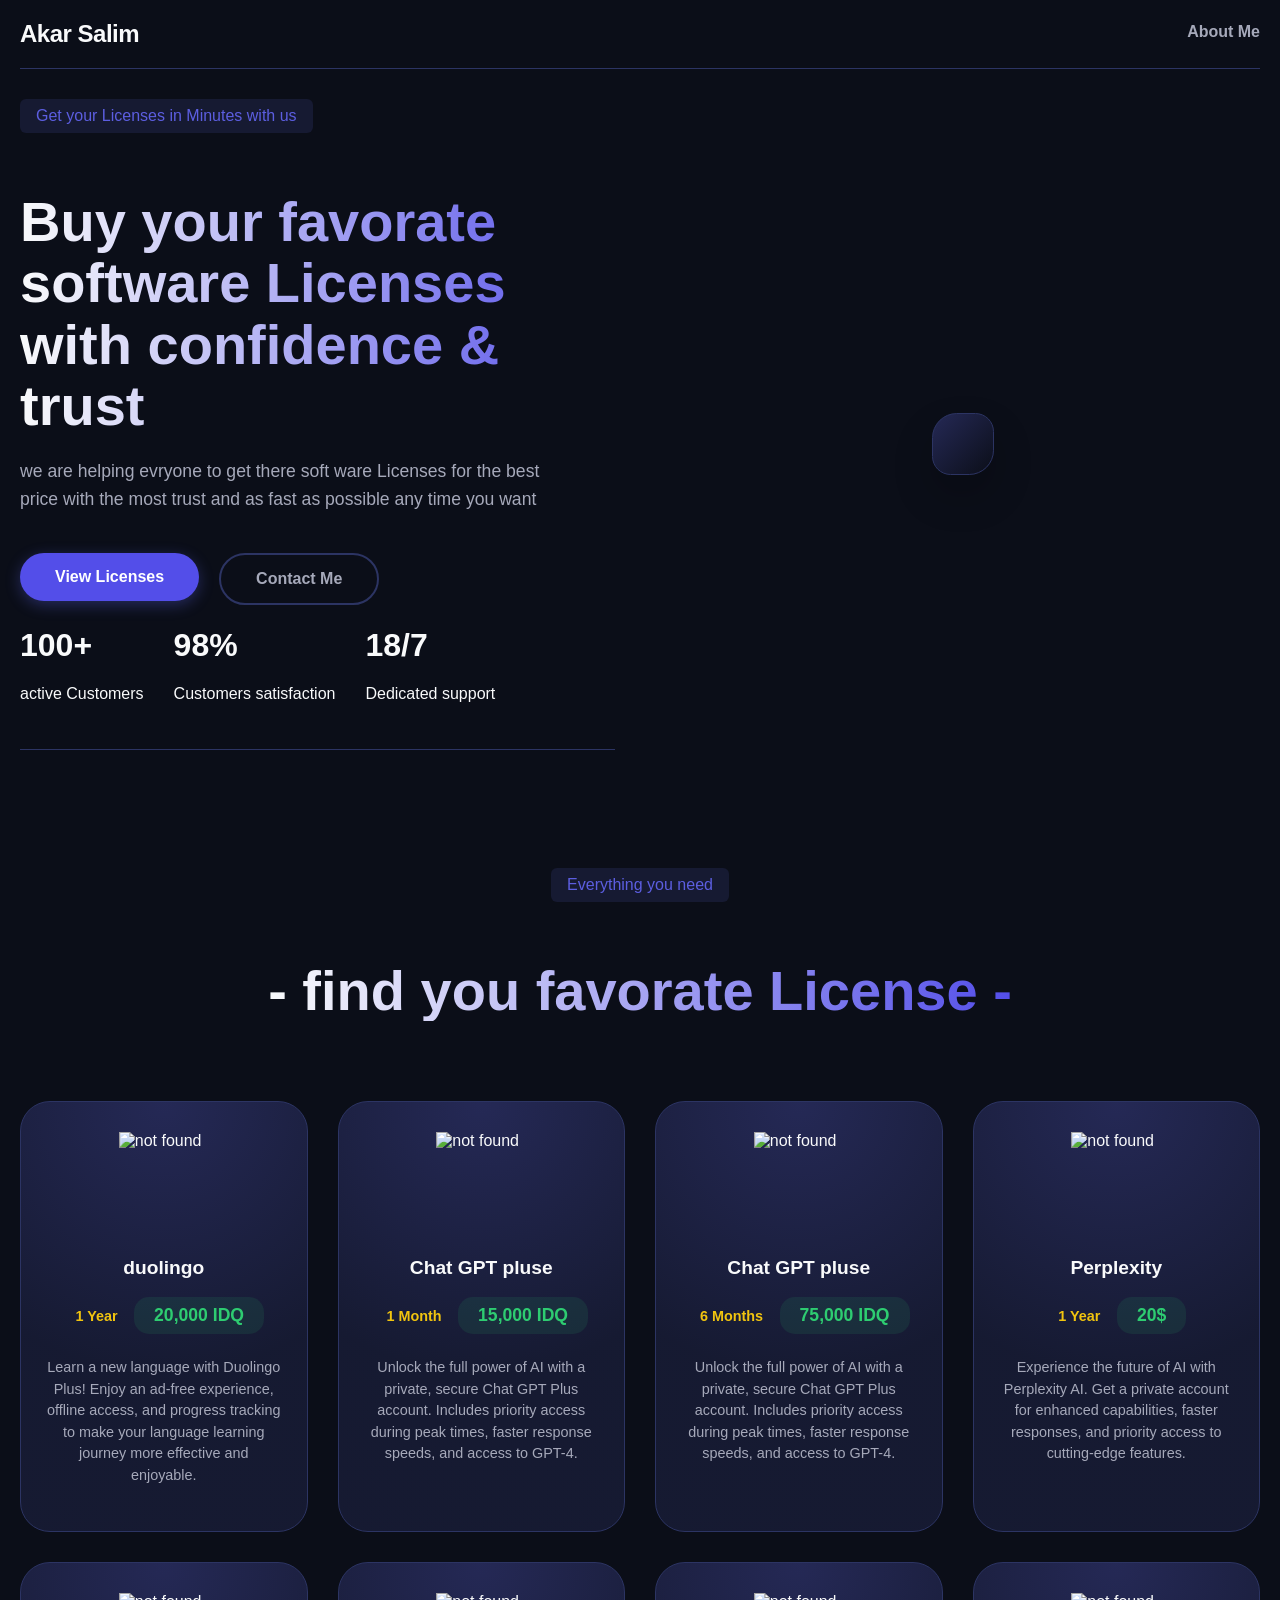
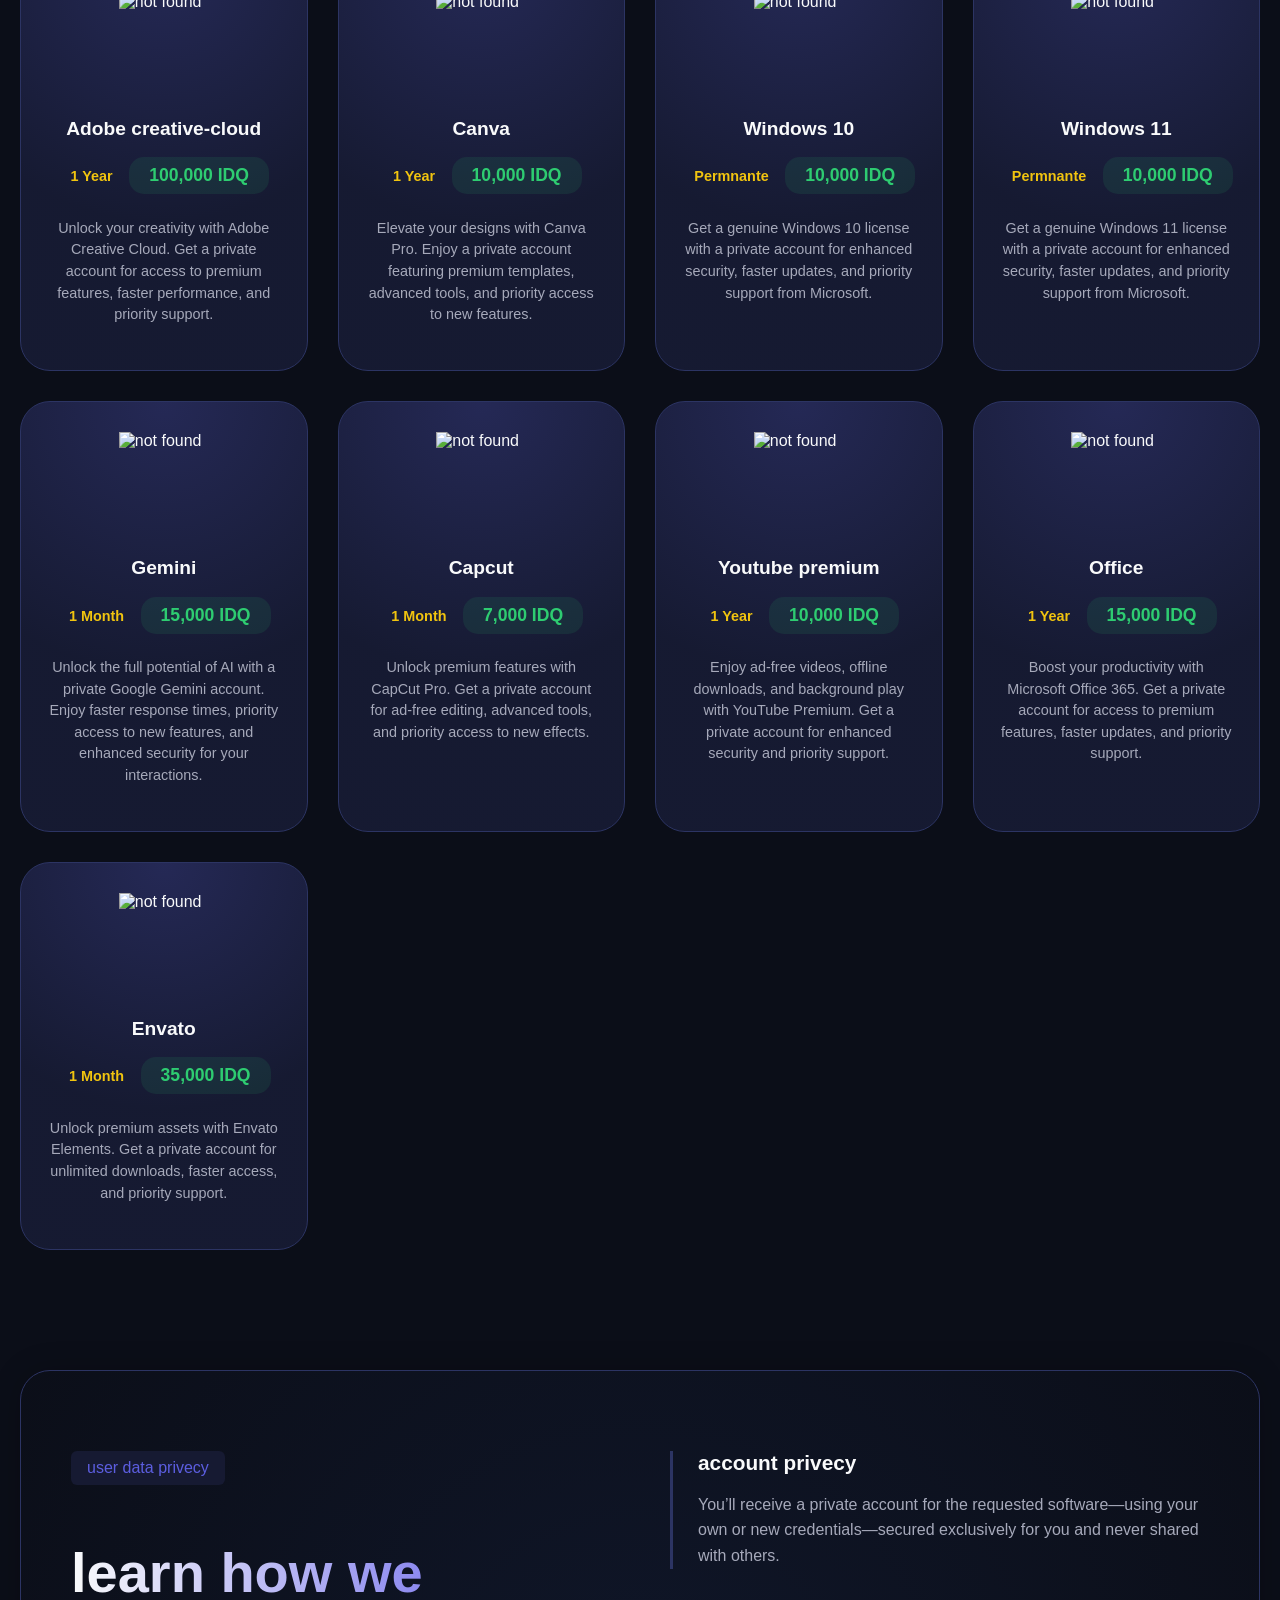
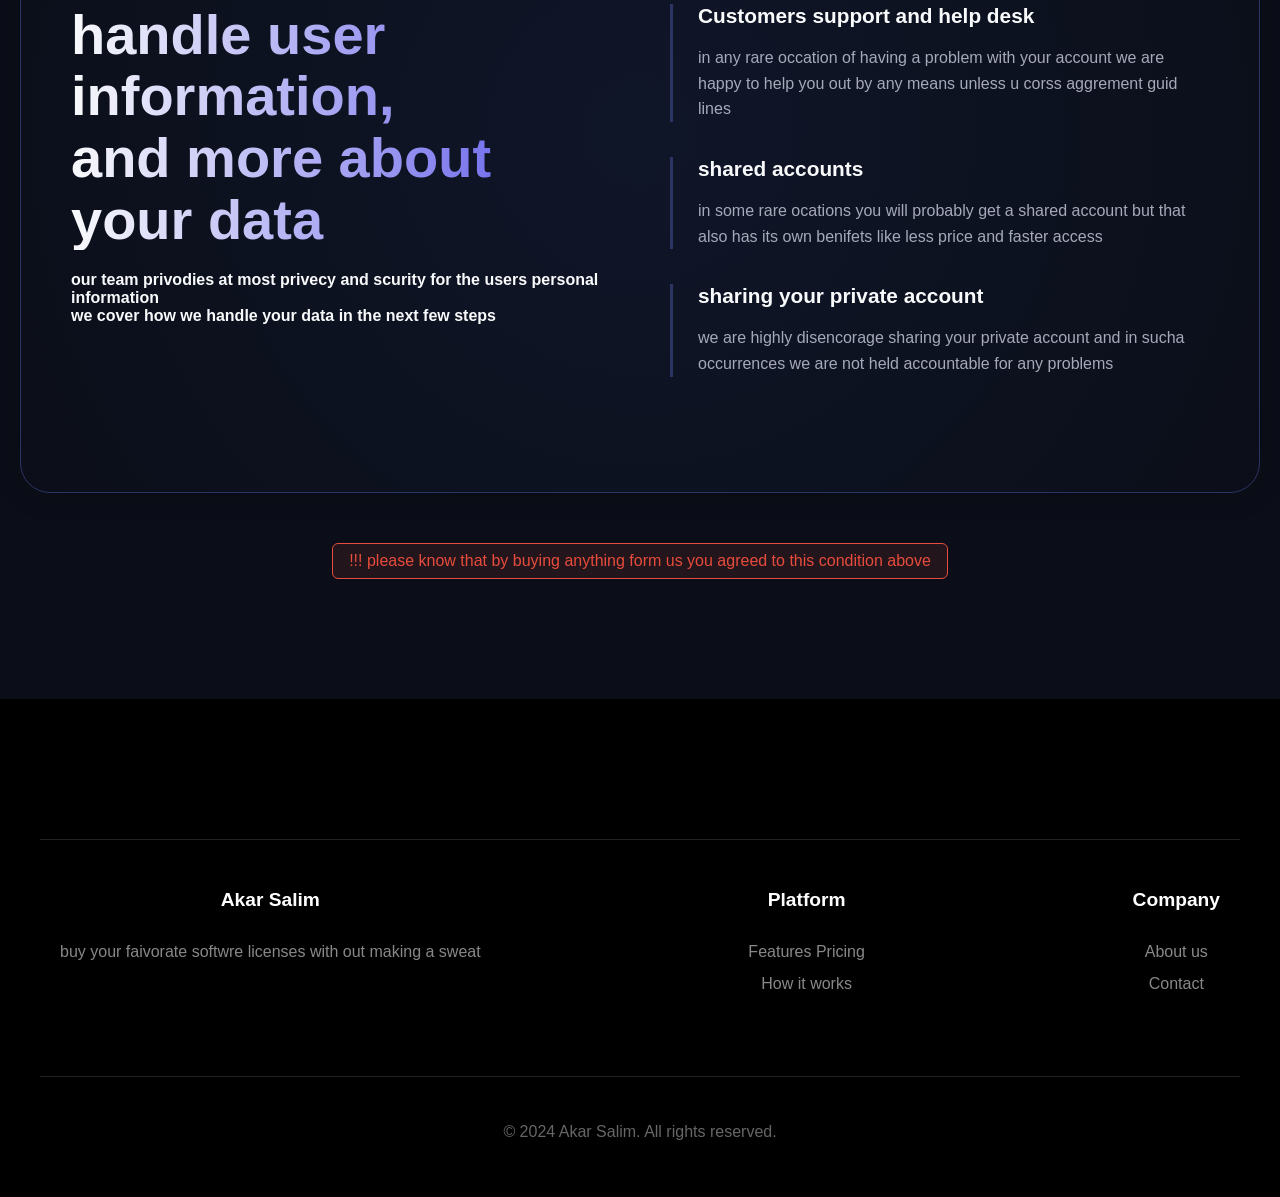
==== index.html @ c2495d3d "first commit" ====
<!DOCTYPE html>
<html lang="en">
  <head>
    <meta charset="UTF-8" />
    <meta name="viewport" content="width=device-width, initial-scale=1.0" />
    <title>homepage</title>
    <link rel="stylesheet" href="homepage.css" />
  </head>
  <body>
    <div id="main_div" class="main_div">
      <div class="header" id="header">
        <h2>Akar Salim</h2>
        <div class="nav" id="nav">
          <h3><a href="https://linkbio.co/5032410T0yNLL?utm_source=ig&utm_medium=social&utm_content=link_in_bio&fbclid=PAb21jcAOQ_XJleHRuA2FlbQIxMQBzcnRjBmFwcF9pZA81NjcwNjczNDMzNTI0MjcAAaeXLAMzqv5HATCUDVh5W4AkOka_g5SRZajRwakGov8KvgG4rEqNVOV7TPxqGQ_aem_kJyq-0-DBRKTMarZ-Bitdw">About Me</a></h3>
          
          
        </div>
      </div>
      <!--main sectino of the home page -->

      <div class="hero" id="hero">
        <div class="text-eara" id="text-eara">
          <div class="note" id="note">
            <p>Get your Licenses in Minutes with us</p>
          </div>
          <div class="main-text" id="main-text">
            <h1>Buy your favorate software Licenses with confidence & trust</h1>
            <p>
              we are helping evryone to get there soft ware Licenses for the
              best price with the most trust and as fast as possible any time
              you want
            </p>
          </div>
          <div class="action-buttons" id="action-buttons">
            
            <a href="#hot-picks"><input
              type="button"
              class="view-item-button"
              value="View Licenses"
            /></a>
            <a href="https://www.tiktok.com/@akarsalim1?_t=ZS-8xT9G1OIGxs&_r=1&fbclid=PAT01DUAOQ93NleHRuA2FlbQIxMABzcnRjBmFwcF9pZA81NjcwNjczNDMzNTI0MjcAAadbOLpSm3JqHGCMx-kH0Z82lTtyB1CGljWHtEbT8w2toRPUztUunqdMB_CcHg_aem_ZzxXKrP-3wuqyt1-glBvyg"><input
              type="button"
              class="contact-button"
              value="Contact Me"
            /></a>
          </div>
          <div class="market-details" id="market-details">
            <div>
              <h1>100+</h1>
              <p>active Customers</p>
            </div>
            <div>
              <h1>98%</h1>
              <p>Customers satisfaction</p>
            </div>
            <div>
              <h1>18/7</h1>
              <p>Dedicated support</p>
            </div>
          </div>
          <div class="social-media">
            <a href="https://www.instagram.com/akar_salim_47?igsh=Yzl5MWlxNjNzcHNy"><img src="assets/instagram.png" width="50px" alt="" /></a>
            <a href="https://www.tiktok.com/@akarsalim1?_t=ZS-8xT9G1OIGxs&_r=1&fbclid=PAT01DUAOQ93NleHRuA2FlbQIxMABzcnRjBmFwcF9pZA81NjcwNjczNDMzNTI0MjcAAadbOLpSm3JqHGCMx-kH0Z82lTtyB1CGljWHtEbT8w2toRPUztUunqdMB_CcHg_aem_ZzxXKrP-3wuqyt1-glBvyg"><img src="assets/tik-tok.png" width="50px" alt="" /></a>
            <a href="https://www.facebook.com/share/1McuZobgYA/"><img src="assets/facebook.png" width="50px" alt="" /></a>
            <a href="https://www.snapchat.com/add/akarsalim1?share_id=IFn6P5aiMTA&locale=en-GB"><img src="assets/snapchat.png" width="50px" alt="" /></a>
            <a href="https://youtube.com/@akarsalim1?si=BI8AGO8ESQTdChLH"><img src="assets/youtube.png" width="50px" alt="" /></a>
           
          </div>
        </div>
        <div class="image-eara" id="image-eara">
          <div class="img" id="img">
            <img src="assets/Screenshot_20251109_002657_Instagram.jpg" alt="" />
          </div>
        </div>
      </div>
      <!-- this section show the user all the available licenses -->
      <div id="hot-picks" class="hot-picks">
        <div class="note">
          <p>Everything you need</p>
        </div>
        <div class="main-text">
          <h1>- find you favorate License -</h1>
        </div>
        <div class="items-grid" id="items-grid">
          <div class="item-card">
            <img class="imges" id="imges"
              src="assets/software-license-imgs/duolingo-seeklogo.png"
              alt="not found"
            />
            <div class="name-price">
              <h2 class="name">duolingo</h2>
              <h3 class="time">1 Year</h3>
              <h2 class="price">20,000 IDQ</h2>
              <p id="description" class="hidden">
                Learn a new language with Duolingo Plus! Enjoy an ad-free
                experience, offline access, and progress tracking to make your
                language learning journey more effective and enjoyable.

              </p>
            </div>
          </div>
          <div class="item-card">
            <img src="assets/chatgpt.png" alt="not found" />
            <div class="name-price">
              <h2 class="name">Chat GPT pluse</h2>
              <h3 class="time">1 Month</h3>
              <h2 class="price">15,000 IDQ</h2>
              <p id="description" class="hidden">
                Unlock the full power of AI with a private, secure Chat GPT Plus
                account. Includes priority access during peak times, faster
                response speeds, and access to GPT-4.
              </p>
            </div>
          </div>
          <div class="item-card">
            <img src="assets/chatgpt.png" alt="not found" />
            <div class="name-price">
              <h2 class="name">Chat GPT pluse</h2>
              <h3 class="time">6 Months</h3>
              <h2 class="price">75,000 IDQ</h2>
              <p id="description" class="hidden">
                Unlock the full power of AI with a private, secure Chat GPT Plus
                account. Includes priority access during peak times, faster
                response speeds, and access to GPT-4.
              </p>
            </div>
          </div>
          <div class="item-card">
            <img
              src="assets/software-license-imgs/perplexityai.png"
              alt="not found"
            />
            <div class="name-price">
              <h2 class="name">Perplexity</h2>
              <h3 class="time">1 Year</h3>
              <h2 class="price">20$</h2>
              <p id="description" class="hidden">
                Experience the future of AI with Perplexity AI. Get a private
                account for enhanced capabilities, faster responses, and
                priority access to cutting-edge features.
              </p>
            </div>
          </div>
          <div class="item-card">
            <img
              src="assets/software-license-imgs/creative-cloud.png"
              alt="not found"
            />
            <div class="name-price">
              <h2 class="name">Adobe creative-cloud</h2>
              <h3 class="time">1 Year</h3>
              <h2 class="price">100,000 IDQ</h2>
              <p id="description" class="hidden">
                Unlock your creativity with Adobe Creative Cloud. Get a private
                account for access to premium features, faster performance, and
                priority support.
            </div>
          </div>
          <div class="item-card">
            <img src="assets/software-license-imgs/canva.png" alt="not found" />
            <div class="name-price">
              <h2 class="name">Canva</h2>
              <h3 class="time">1 Year</h3>
              <h2 class="price">10,000 IDQ</h2>
              <p id="description" class="hidden">
                Elevate your designs with Canva Pro. Enjoy a private account
                featuring premium templates, advanced tools, and priority access
                to new features.
              </p>
            </div>
          </div>
          <div class="item-card">
            <img
              src="assets/software-license-imgs/windows.png"
              alt="not found"
            />
            <div class="name-price">
              <h2 class="name">Windows 10</h2>
              <h3 class="time">Permnante</h3>
              <h2 class="price">10,000 IDQ</h2>
              <p id="description" class="hidden">
                Get a genuine Windows 10 license with a private account for
                enhanced security, faster updates, and priority support from
                Microsoft.
              </p>
            </div>
          </div>
          <div class="item-card">
            <img
              src="assets/software-license-imgs/windows11 (2).png"
              alt="not found"
            />
            <div class="name-price">
              <h2 class="name">Windows 11</h2>
              <h3 class="time">Permnante</h3>
              <h2 class="price">10,000 IDQ</h2>
              <p id="description" class="hidden">
                Get a genuine Windows 11 license with a private account for
                enhanced security, faster updates, and priority support from
                Microsoft.
              </p>
            </div>
          </div>
          <div class="item-card">
            <img
              src="assets/software-license-imgs/google-gemini-seeklogo.png"
              alt="not found"
            />
            <div class="name-price">
              <h2 class="name">Gemini</h2>
              <h3 class="time">1 Month</h3>
              <h2 class="price">15,000 IDQ</h2>
              <p id="description" class="hidden">
                Unlock the full potential of AI with a private Google Gemini
                account. Enjoy faster response times, priority access to new
                features, and enhanced security for your interactions.
              </p>
            </div>
          </div>
          <div class="item-card">
            <img
              src="assets/software-license-imgs/capcut-seeklogo.png"
              alt="not found"
            />
            <div class="name-price">
              <h2 class="name">Capcut</h2>
              <h3 class="time">1 Month</h3>
              <h2 class="price">7,000 IDQ</h2>
              <p id="description" class="hidden">
                Unlock premium features with CapCut Pro. Get a private account
                for ad-free editing, advanced tools, and priority access to new
                effects.
              </p>
            </div>
          </div>
          <div class="item-card">
            <img
              src="assets/software-license-imgs/youtube.png"
              alt="not found"
            />
            <div class="name-price">
              <h2 class="name">Youtube premium</h2>
              <h3 class="time">1 Year</h3>
              <h2 class="price">10,000 IDQ</h2>
              <p id="description" class="hidden">
                Enjoy ad-free videos, offline downloads, and background play
                with YouTube Premium. Get a private account for enhanced
                security and priority support.
              </p>
            </div>
          </div>
          <div class="item-card">
            <img
              src="assets/software-license-imgs/office.png"
              alt="not found"
            />
            <div class="name-price">
              <h2 class="name">Office</h2>
              <h3 class="time">1 Year</h3>
              <h2 class="price">15,000 IDQ</h2>
              <p id="description" class="hidden">
                Boost your productivity with Microsoft Office 365. Get a private
                account for access to premium features, faster updates, and
                priority support.
              </p>
            </div>
          </div>
          <div class="item-card">
            <img
              src="assets/software-license-imgs/envato.png"
              alt="not found"
            />
            <div class="name-price">
              <h2 class="name">Envato</h2>
              <h3 class="time">1 Month</h3>
              <h2 class="price">35,000 IDQ</h2>
              <p id="description" class="hidden">
                Unlock premium assets with Envato Elements. Get a private
                account for unlimited downloads, faster access, and priority
                support.
              </p>
            </div>
          </div>
        </div>
      </div>

      <!--in this section we talk about how we handle user data and there accoutn amanagement -->
      <div class="agreements-section">
        <div class="left">
          <div class="note">
            <p>user data privecy</p>
          </div>
          <div class="main-text">
            <h1>
              learn how we handle user information,<br />
              and more about your data
            </h1>
            <h4>
              our team privodies at most privecy and scurity for the users
              personal information<br />
              we cover how we handle your data in the next few steps
            </h4>
          </div>
        </div>
        <div class="right">
          <div class="point">
            <div class="number"></div>
            <h2>account privecy</h2>
            <p>
              You’ll receive a private account for the requested software—using
              your own or new credentials—secured exclusively for you and never
              shared with others.
            </p>
          </div>
          <div class="point">
            <div class="number"></div>
            <h2>Customers support and help desk</h2>
            <p>
              in any rare occation of having a problem with your account we are
              happy to help you out by any means unless u corss aggrement guid
              lines
            </p>
          </div>
          <div class="point">
            <div class="number"></div>
            <h2>shared accounts</h2>
            <p>
              in some rare ocations you will probably get a shared account but
              that also has its own benifets like less price and faster access
            </p>
          </div>
          <div class="point">
            <div class="number"></div>
            <h2>sharing your private account</h2>
            <p>
              we are highly disencorage sharing your private account and in
              sucha occurrences we are not held accountable for any problems
            </p>
          </div>
        </div>
      </div>
      <div class="center">
        <div class="note agreement">
          <p>
            !!! please know that by buying anything form us you agreed to this
            condition above
          </p>
        </div>
      </div>
      

      <div class="footer">
        <div class="horizontal footer-top">
          <div class="vertical">
            <h3>Akar Salim</h3>
            <p>buy your faivorate softwre licenses with out making a sweat</p>
          </div>
          <div class="vertical">
            <h3>Platform</h3>
            <p>
              Features Pricing <br />
              How it works
            </p>
          </div>
          <div class="vertical">
            <h3>Company</h3>
            <p>
              About us <br />
              Contact
            </p>
          </div>
        </div>
        <div class="horizontal">
          <p>© 2024 Akar Salim. All rights reserved.</p>
        </div>
      </div>
    </div>

    <script src="homepage.js"></script>
  </body>
</html>
---- homepage.css ----
/* =========================================
   1. VARIABLES & RESET
   ========================================= */
:root {
    --background-color: hsl(226, 37%, 7%);
    --text-color: hsl(210, 20%, 98%);
    --button-color: hsl(242, 78%, 61%);
    --windows-color: hsl(231, 39%, 14%);
    --line-color: hsl(231, 39%, 28%);
    --secondory-text-color: hsl(231, 13%, 69%);
    --dark-background: hsl(229, 40%, 8%);
    --purple-text: hsl(239, 68%, 62%);
    --dark-button: hsl(224, 26%, 11%);
    --bright-background: hsl(235, 40%, 24%);
    --hover-background: hsl(238, 41%, 23%);
    --hover-border-color: hsl(239, 42%, 38%);
    --hover-shadow: hsl(236, 41%, 23%);
    --color-error: #e74c3c;
    --color-success: #2ecc71;
    --color-warning: #f1c40f;
    --second-background: hsl(224, 45%, 11%);
}


html {
    scroll-behavior: smooth;
}

html::-webkit-scrollbar{
    display: none;
}


*, *::before, *::after {
    box-sizing: border-box;
}

body {
    padding: 0;
    margin: 0;
    background-color: var(--background-color);
    font-family: 'Segoe UI', Roboto, Helvetica, Arial, sans-serif;
    color: var(--text-color);
    overflow-x: hidden;
}

/* =========================================
   2. KEYFRAME DEFINITIONS (The Magic)
   ========================================= */

/* A smooth slide-up and fade-in effect */
@keyframes fadeInUp {
    from {
        opacity: 0;
        transform: translateY(30px);
    }
    to {
        opacity: 1;
        transform: translateY(0);
    }
}

/* Gentle floating for images */
@keyframes floatGentle {
    0%, 100% { transform: translateY(0px); }
    50% { transform: translateY(-15px); }
}

/* A subtle pulse for attention-grabbing elements */
@keyframes softPulse {
    0% { box-shadow: 0 0 0 0 rgba(100, 108, 255, 0.4); }
    70% { box-shadow: 0 0 0 10px rgba(100, 108, 255, 0); }
    100% { box-shadow: 0 0 0 0 rgba(100, 108, 255, 0); }
}


/* =========================================
   3. MAIN LAYOUT & HEADER
   ========================================= */
.main_div {
    max-width: 1400px;
    margin: 0 auto;
    padding: 0 20px;
    position: relative;
}

.header {
    padding: 20px 0;
    display: flex;
    justify-content: space-between;
    align-items: center;
    border-bottom: 1px solid var(--line-color);
    /* Animation on load */
    animation: fadeInUp 0.8s ease-out;
}

.header h2 {
    margin: 0;
    cursor: pointer;
    font-size: 1.5rem;
    letter-spacing: -0.5px;
}

.nav {
    display: flex;
    gap: 40px;
    color: var(--secondory-text-color);
}

/* COOL ANIMATION: Underline slide effect on hover */
.nav h3 {
    margin: 0;
    cursor: pointer;
    font-size: 1rem;
    position: relative;
    padding-bottom: 5px;
    transition: color 0.3s ease;
}

.nav a {
    text-decoration: none;
    color: inherit;
}

.nav h3::after {
    content: '';
    position: absolute;
    width: 0;
    height: 2px;
    bottom: 0;
    left: 0;
    background-color: var(--button-color);
    transition: width 0.3s ease-in-out;
}

.nav a:hover {
    color: var(--button-color);
}

.nav h3:hover::after {
    width: 100%; /* Line slides across */
}

/* =========================================
   4. HERO SECTION
   ========================================= */
.hero {
    display: flex;
    align-items: center;
    justify-content: space-between;
    margin-top: 30px;
    margin-bottom: 80px;
    gap: 50px;
}

.text-eara {
    flex: 1;
    max-width: 650px;
    /* Staggered entrance animation */
    animation: fadeInUp 0.8s ease-out 0.2s backwards; /* 0.2s delay */
}

.note {
    background-color: var(--windows-color);
    color: var(--purple-text);
    width: fit-content;
    border-radius: 6px;
    padding: 8px 16px;
    margin-bottom: 20px;
    font-weight: 500;
    display: inline-block;
    /* Subtle continuous pulse */
    animation: softPulse 3s infinite;
}

.note p {
    margin: 0;
}

.market-details {
    display: flex;
    gap: 30px;
    margin-bottom: 30px;
}

.main-text h1 {
    font-size: clamp(32px, 5vw, 56px);
    line-height: 1.1;
    margin-bottom: 20px;
    /* Gradient text effect for extra "cool" factor */
    background: linear-gradient(to right, var(--text-color), var(--button-color));
    -webkit-background-clip: text;
    -webkit-text-fill-color: transparent;
}

.main-text p {
    color: var(--secondory-text-color);
    line-height: 1.6;
    font-size: 1.1rem;
    max-width: 90%;
}

/* Buttons */
.action-buttons {
    margin-top: 40px;
    display: flex;
    gap: 20px;
    flex-wrap: wrap;
}

.view-item-button, .contact-button {
    padding: 15px 35px;
    border-radius: 50px;
    font-size: 16px;
    font-weight: 700;
    cursor: pointer;
    /* Snappy transition for hover */
    transition: all 0.3s cubic-bezier(0.175, 0.885, 0.32, 1.275); /* Bouncy effect */
}

.view-item-button {
    background-color: var(--button-color);
    border: none;
    color: white;
    box-shadow: 0 4px 15px rgba(100, 108, 255, 0.3);
}

.contact-button {
    background-color: transparent;
    border: 2px solid var(--line-color);
    color: var(--secondory-text-color);
}

/* COOL ANIMATION: Bouncy Buttons on Hover */
.view-item-button:hover {
    transform: translateY(-5px) scale(1.05);
    background-color: hsl(242, 78%, 66%); /* Slightly lighter */
    box-shadow: 0 10px 25px rgba(100, 108, 255, 0.5);
}

.contact-button:hover {
    transform: translateY(-5px);
    border-color: var(--button-color);
    color: var(--button-color);
}

/* Social Media */
.social-media {
    margin-top: 20px;
    display: flex;
    gap: 20px;
    padding-top: 20px;
    border-top: 1px solid var(--line-color);
    animation: fadeInUp 0.8s ease-out 0.4s backwards; /* 0.4s delay */
}

.social-media img {
    cursor: pointer;
    width: 36px;

    transition: all 0.3s ease;

}

/* COOL ANIMATION: Icons pop and colorize on hover */
.social-media img:hover {
   
    transform: translateY(-5px) scale(1.1);
}

/* Hero Image Area */
.image-eara {
    flex: 1;
    display: flex;
    justify-content: center;
    position: relative;
    /* Entrance animation with longer delay */
    animation: fadeInUp 1s ease-out 0.5s backwards;
}

.img {
    border-radius: 40% 30% 40% 30%;
    background: linear-gradient(135deg, var(--bright-background), var(--background-color));
    padding: 30px;
    border: 1px solid var(--line-color);
    /* Continuous floating motion */
    animation: floatGentle 6s ease-in-out infinite;
    box-shadow: 0 20px 40px rgba(0,0,0,0.2);
}

.image-eara img {
    width: 100%;
    max-width: 380px;
    border-radius: 50%;
    display: block;
    transition: transform 0.5s ease;
}
/* Subtle interaction with the main image */
.img:hover img {
    transform: scale(1.03);
}


/* =========================================
   5. ITEMS GRID (HOT PICKS)
   ========================================= */
.hot-picks {
    display: flex;
    flex-direction: column;
    align-items: center;
    margin-bottom: 120px;
    /* Animate the whole section in */
    animation: fadeInUp 1s ease-out 0.8s backwards;
}

.items-grid {
    display: grid;
    grid-template-columns: repeat(auto-fit, minmax(250px, 1fr));
    gap: 30px;
    width: 100%;
    margin-top: 60px;
}

.item-card {
    background: radial-gradient(circle at top, var(--bright-background), var(--windows-color) 60%);
    padding: 30px 25px;
    border: 1px solid var(--line-color);
    border-radius: 30px;
    display: flex;
    flex-direction: column;
    align-items: center;
    /* Smooth transition for hover states */
    transition: all 0.4s cubic-bezier(0.175, 0.885, 0.32, 1.275);
    position: relative;
    overflow: hidden;
}

/* COOL ANIMATION: Card lift and glow */
.item-card:hover {
    background-color: var(--hover-background);
    border-color: var(--hover-border-color);
    box-shadow: 0 15px 35px var(--hover-shadow);
    transform: translateY(-10px) scale(1.02);
}

.hidden {
   line-height: 1.5;
    color: var(--secondory-text-color);
    font-size: 0.9rem;
    
}

/* Adds a subtle shiny flash effect on hover */
.item-card::before {
    content: '';
    position: absolute;
    top: 0;
    left: -100%;
    width: 100%;
    height: 100%;
    background: linear-gradient(120deg, transparent, rgba(255,255,255, 0.1), transparent);
    transition: all 0.6s;
}
.item-card:hover::before {
    left: 100%;
}

.item-card img {
    width: 90px;
    height: 90px;
    object-fit: contain;
    margin-bottom: 25px;
    transition: transform 0.4s ease;
}

/* Little pop for the icon on hover */
.item-card:hover img {
    transform: scale(1.1) rotate(5deg);
}

.name-price {
    width: 100%;
    text-align: center;
}

.name-price .name {
    font-size: 1.2rem;
    margin: 10px 0;
}

.name-price .time {
    color: var(--color-warning);
    font-size: 0.9rem;
    margin-bottom: 15px;
    display: inline-block;
    
    padding: 4px 12px;
    border-radius: 20px;
}



.name-price .price {
    background-color: rgba(46, 204, 113, 0.1);
    color: var(--color-success);
    padding: 8px 20px;
    border-radius: 15px;
    display: inline-block;
    font-size: 1.1rem;
    margin: 0;
    font-weight: 800;
}

/* =========================================
   6. AGREEMENTS SECTION
   ========================================= */
.agreements-section {
    background: radial-gradient(circle at center, var(--second-background), var(--background-color));
    display: flex;
    flex-direction: row;
    padding: 80px 50px;
    gap: 60px;
    border-radius: 30px;
    border: 1px solid var(--line-color);
    margin-bottom: 100px;
    /* Subtle pulse for the whole section */
    box-shadow: 0 0 30px rgba(0,0,0,0.2);
}

.left, .right {
    flex: 1;
}

.right .point {
    margin-bottom: 35px;
    border-left: 3px solid var(--line-color);
    padding-left: 25px;
    transition: all 0.3s ease;
}

/* Highlight points when hovered */
.right .point:hover {
    border-left-color: var(--button-color);
    transform: translateX(10px);
}

.point h2 {
    font-size: 1.3rem;
    margin-top: 0;
    color: var(--text-color);
}

.point p {
    color: var(--secondory-text-color);
    line-height: 1.6;
}

.center {
    display: flex;
    justify-content: center;
    margin-top: -50px;
    margin-bottom: 100px;
}

.agreement {
    background-color: rgba(231, 76, 60, 0.1);
    color: var(--color-error);
    border: 1px solid var(--color-error);
    animation: softPulse 4s infinite;
}

/* =========================================
   7. REVIEWS
   ========================================= */
.review {
    margin-bottom: 100px;
}

.review h1 {
    text-align: center;
    margin-bottom: 60px;
    font-size: 2.5rem;
}

.reivew-container {
    display: flex;
    justify-content: center;
    gap: 25px;
    flex-wrap: wrap;
}

.review-card {
    background-color: var(--windows-color);
    padding: 35px;
    border-radius: 25px;
    border: 1px solid var(--line-color);
    flex: 1;
    min-width: 280px;
    max-width: 350px;
    display: flex;
    flex-direction: column;
    justify-content: space-between;
    transition: all 0.4s ease;
    position: relative;
}

/* Add a quote icon via CSS */
.review-card::before {
    content: '“';
    position: absolute;
    top: 10px;
    left: 20px;
    font-size: 80px;
    color: var(--bright-background);
    font-family: serif;
    z-index: 0;
}

.review-card p {
    font-style: italic;
    color: var(--secondory-text-color);
    line-height: 1.7;
    position: relative;
    z-index: 1;
}

.review-card h3 {
    margin-top: 25px;
    color: var(--button-color);
    text-align: right;
}

.review-card:hover {
    transform: translateY(-10px);
    background-color: var(--bright-background);
    border-color: var(--button-color);
}

/* =========================================
   8. FOOTER
   ========================================= */
.footer {
    background-color: black;
    color: white;
    padding: 80px 0 40px 0;
    margin-top: 80px;
    width: 100vw;
    margin-left: calc(-50vw + 50%);
    display: flex;
    flex-direction: column;
    align-items: center;
}

.footer-top {
    display: flex;
    justify-content: space-between;
    width: 100%;
    max-width: 1200px;
    padding: 0 20px;
    flex-wrap: wrap;
    gap: 40px;
}

.vertical h3 {
    color: white;
    margin-bottom: 25px;
    font-size: 1.2rem;
}

.vertical p {
    color: #888;
    line-height: 2;
    cursor: pointer;
    transition: color 0.3s;
}
.vertical p:hover {
    color: var(--button-color);
}

.horizontal {
    margin-top: 60px;
    padding-top: 30px;
    border-top: 1px solid #222;
    width: 100%;
    max-width: 1200px;
    text-align: center;
    color: #666;
}


/* =========================================
   9. MEDIA QUERIES (RESPONSIVE TWEAKS)
   ========================================= */

/* --- TABLET (Below 992px) --- */
@media (max-width: 991px) {
    .hero {
        flex-direction: column;
        text-align: center;
        margin-top: 40px;
    }

    .text-eara {
        max-width: 100%;
        display: flex;
        flex-direction: column;
        align-items: center;
    }

    .action-buttons {
        justify-content: center;
    }

    .social-media {
        justify-content: center;
        border-top: none; /* Remove border on mobile layout */
    }

    .agreements-section {
        flex-direction: column;
        padding: 50px 30px;
    }
}

/* --- MOBILE (Below 768px) --- */
/* --- MOBILE (Below 768px) --- */
@media (max-width: 767px) {
    /* 1. Hide Elements */
    .nav { display: none; }
    .image-eara { display: none; }
    .review-card:nth-child(n+3) { display: none; }

    /* 2. Typography Adjustments */
    .header h2 { font-size: 1.3rem; }
    .main-text h1 { font-size: 2.2rem; }
    .hot-picks .main-text h1 { font-size: 1.8rem; text-align: center;}
    
    /* 3. Button Adjustments */
    .view-item-button, .contact-button {
        width: 100%;
        padding: 12px 20px;
    }

    /* 4. Footer Adjustments */
    .footer-top {
        flex-direction: column;
        text-align: center;
        gap: 30px;
    }

    /* ============================================
       5. TWO-COLUMN GRID FIX (The part you asked for)
       ============================================ */
    .items-grid {
        /* Force 2 columns regardless of screen width */
        grid-template-columns: repeat(2, 1fr); 
        gap: 10px; /* Tighter gap for small screens */
    }

    .item-card {
        /* Reduce padding so content fits */
        padding: 15px 10px; 
        border-radius: 20px; /* Slightly less rounded corners */
    }

    /* Make the images smaller */
    .item-card img {
        width: 50px; 
        height: 50px;
        margin-bottom: 10px;
    }

    .item-card:hover {
    background-color: var(--hover-background);
    border-color: var(--hover-border-color);
    box-shadow: 0 15px 35px var(--hover-shadow);
    transform: translateY(-2px) scale(1.02);
}

    /* Shrink the text inside the card */
    .name-price .name {
        font-size: 0.95rem; 
        margin: 5px 0;
    }

    .name-price .time {
        font-size: 0.75rem;
        margin-bottom: 8px;
    }

    .name-price .price {
        font-size: 0.85rem;
        padding: 4px 10px; /* Smaller badge */
        white-space: nowrap; /* Prevents price from breaking lines */
    }

    .description-hidden, 
    .item-card p {
        display: none !important;
    }

    
}
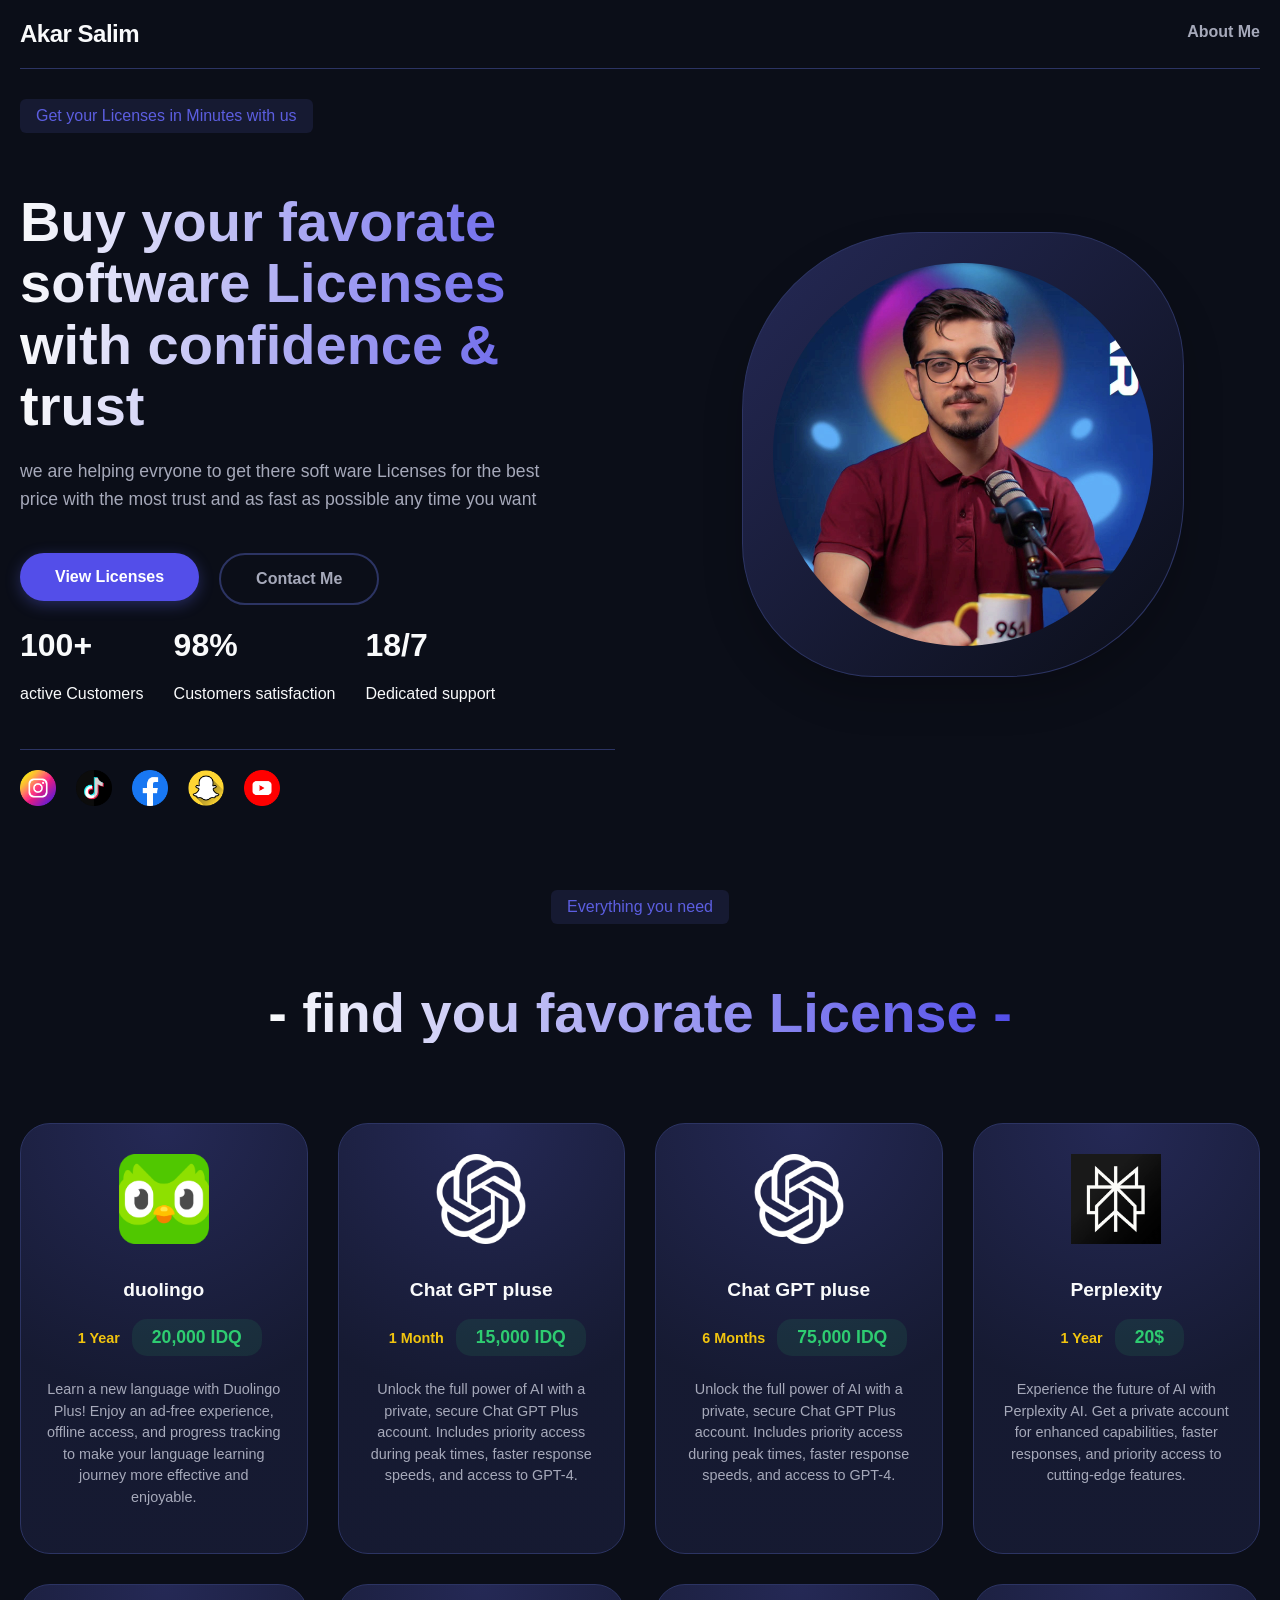
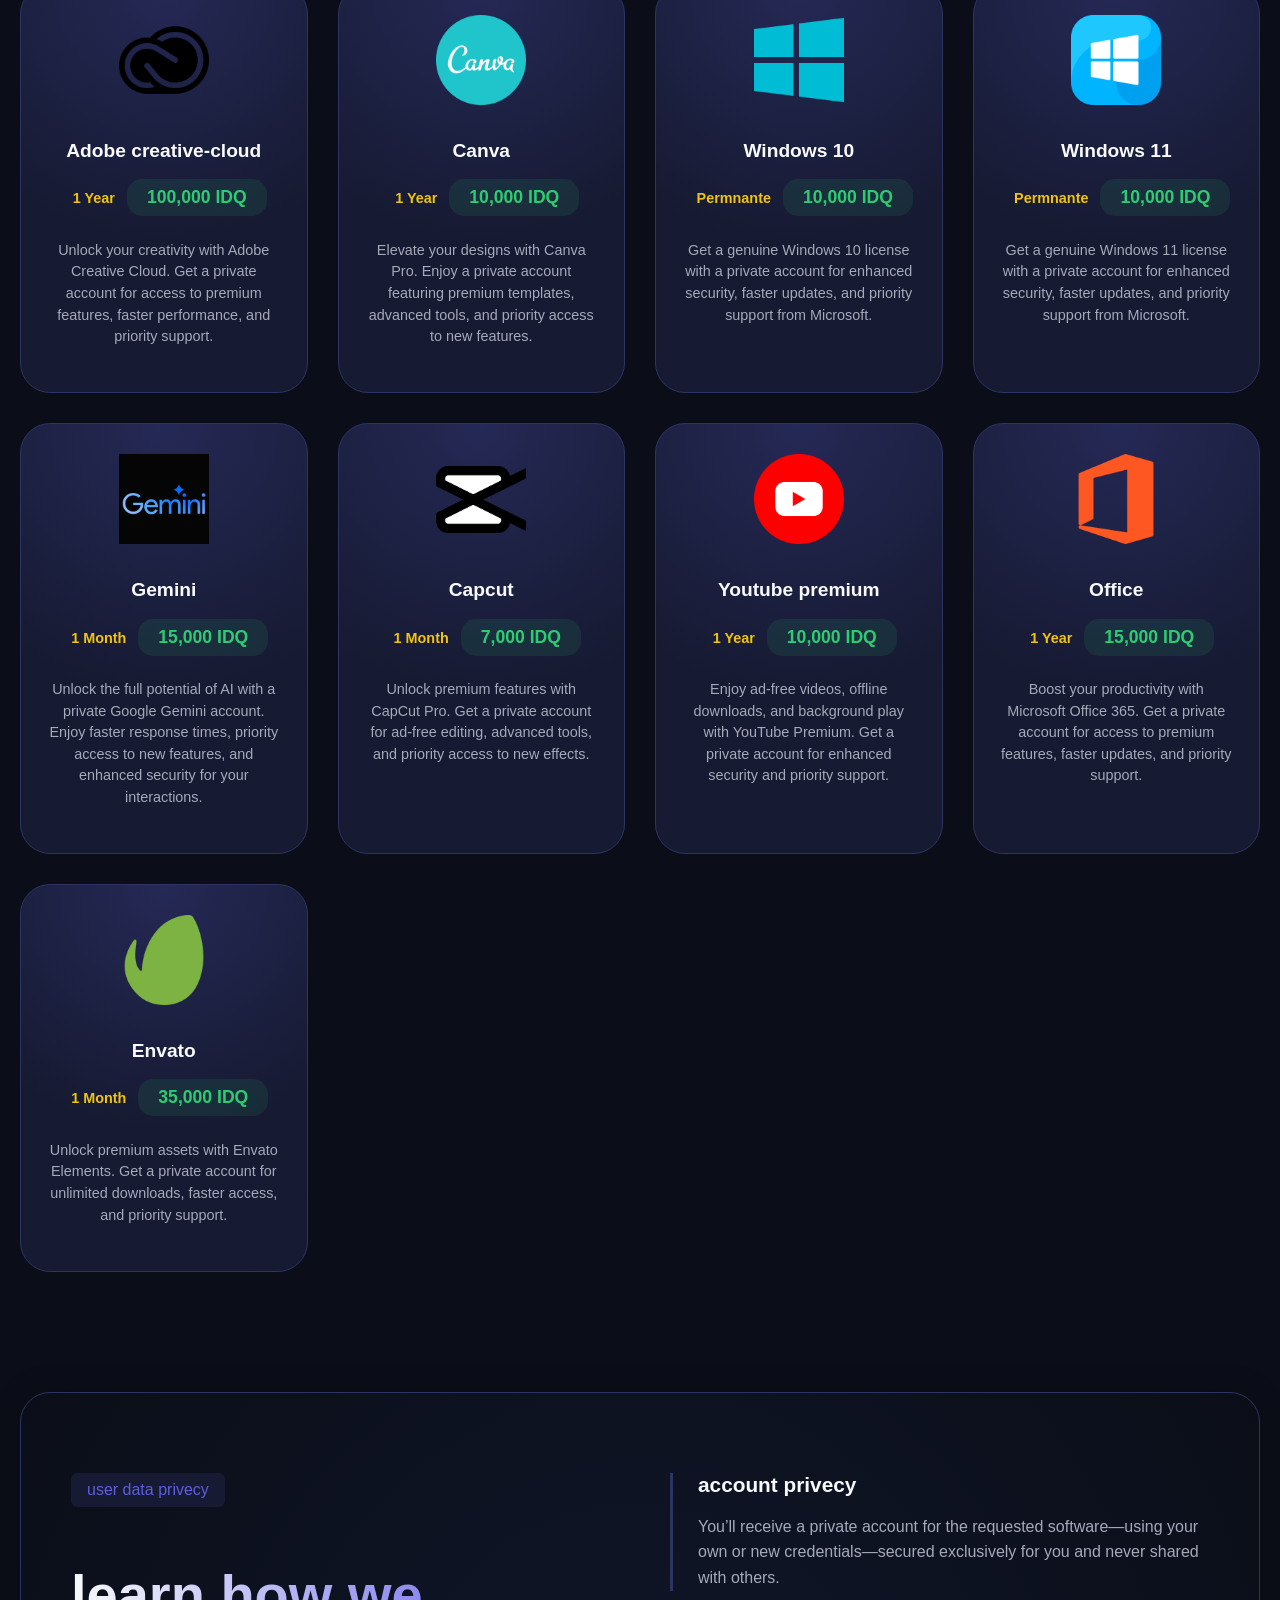
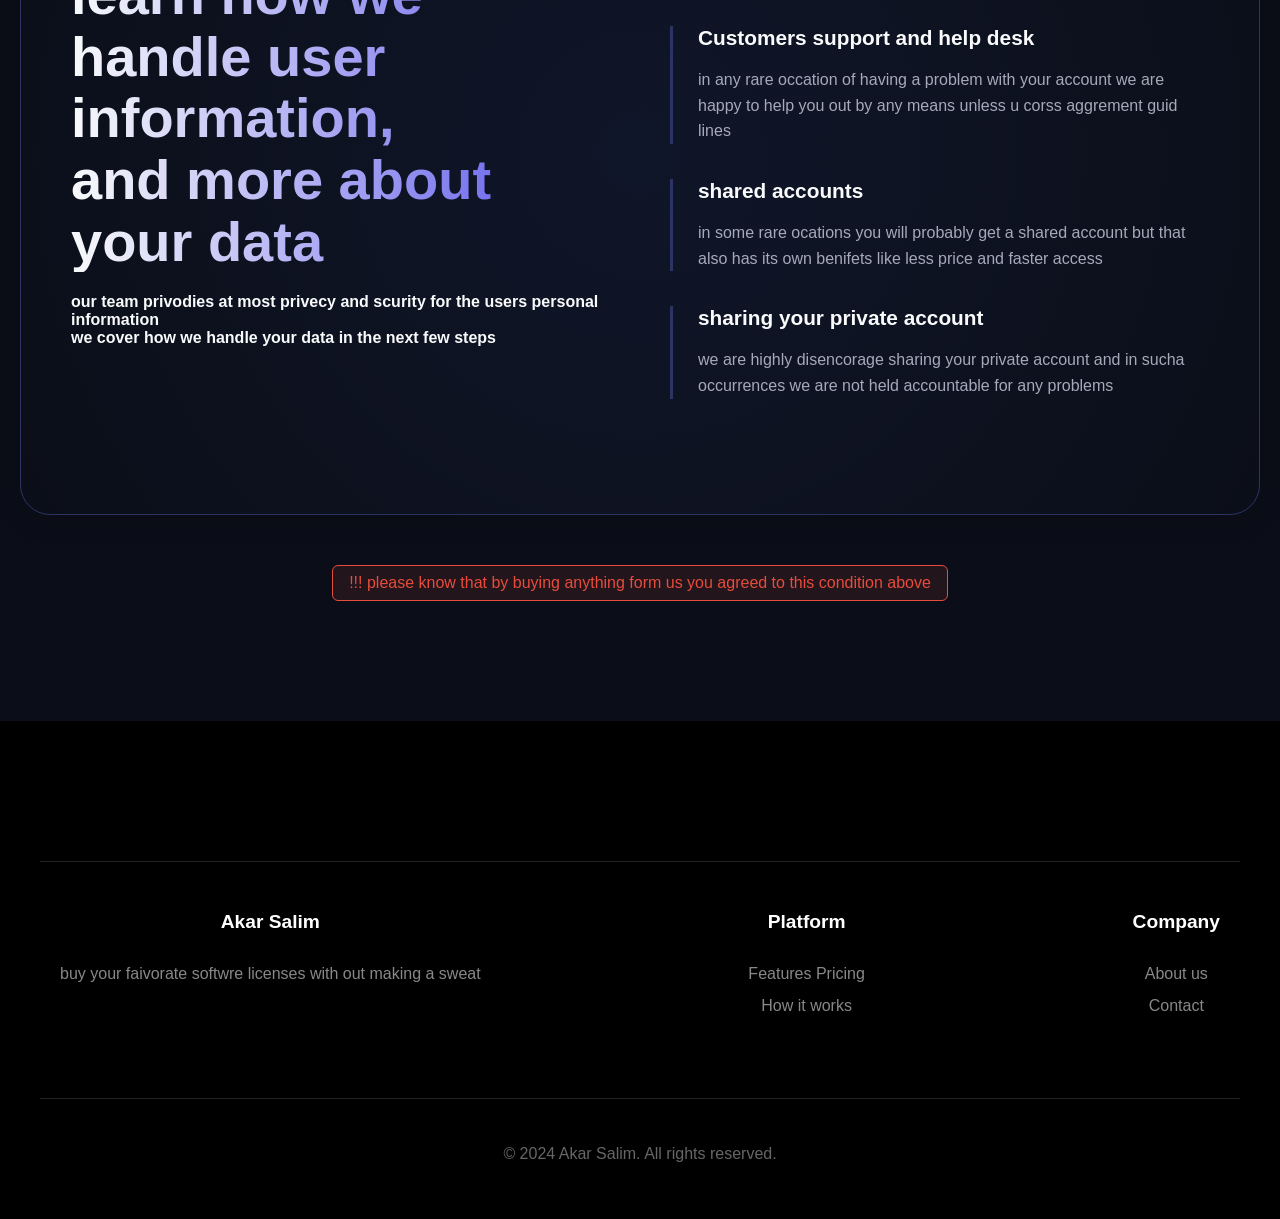
==== commit ad743325: "new" ====
--- a/index.html
+++ b/index.html
@@ -82,205 +82,7 @@
           <h1>- find you favorate License -</h1>
         </div>
         <div class="items-grid" id="items-grid">
-          <div class="item-card">
-            <img class="imges" id="imges"
-              src="assets/software-license-imgs/duolingo-seeklogo.png"
-              alt="not found"
-            />
-            <div class="name-price">
-              <h2 class="name">duolingo</h2>
-              <h3 class="time">1 Year</h3>
-              <h2 class="price">20,000 IDQ</h2>
-              <p id="description" class="hidden">
-                Learn a new language with Duolingo Plus! Enjoy an ad-free
-                experience, offline access, and progress tracking to make your
-                language learning journey more effective and enjoyable.
-
-              </p>
-            </div>
-          </div>
-          <div class="item-card">
-            <img src="assets/chatgpt.png" alt="not found" />
-            <div class="name-price">
-              <h2 class="name">Chat GPT pluse</h2>
-              <h3 class="time">1 Month</h3>
-              <h2 class="price">15,000 IDQ</h2>
-              <p id="description" class="hidden">
-                Unlock the full power of AI with a private, secure Chat GPT Plus
-                account. Includes priority access during peak times, faster
-                response speeds, and access to GPT-4.
-              </p>
-            </div>
-          </div>
-          <div class="item-card">
-            <img src="assets/chatgpt.png" alt="not found" />
-            <div class="name-price">
-              <h2 class="name">Chat GPT pluse</h2>
-              <h3 class="time">6 Months</h3>
-              <h2 class="price">75,000 IDQ</h2>
-              <p id="description" class="hidden">
-                Unlock the full power of AI with a private, secure Chat GPT Plus
-                account. Includes priority access during peak times, faster
-                response speeds, and access to GPT-4.
-              </p>
-            </div>
-          </div>
-          <div class="item-card">
-            <img
-              src="assets/software-license-imgs/perplexityai.png"
-              alt="not found"
-            />
-            <div class="name-price">
-              <h2 class="name">Perplexity</h2>
-              <h3 class="time">1 Year</h3>
-              <h2 class="price">20$</h2>
-              <p id="description" class="hidden">
-                Experience the future of AI with Perplexity AI. Get a private
-                account for enhanced capabilities, faster responses, and
-                priority access to cutting-edge features.
-              </p>
-            </div>
-          </div>
-          <div class="item-card">
-            <img
-              src="assets/software-license-imgs/creative-cloud.png"
-              alt="not found"
-            />
-            <div class="name-price">
-              <h2 class="name">Adobe creative-cloud</h2>
-              <h3 class="time">1 Year</h3>
-              <h2 class="price">100,000 IDQ</h2>
-              <p id="description" class="hidden">
-                Unlock your creativity with Adobe Creative Cloud. Get a private
-                account for access to premium features, faster performance, and
-                priority support.
-            </div>
-          </div>
-          <div class="item-card">
-            <img src="assets/software-license-imgs/canva.png" alt="not found" />
-            <div class="name-price">
-              <h2 class="name">Canva</h2>
-              <h3 class="time">1 Year</h3>
-              <h2 class="price">10,000 IDQ</h2>
-              <p id="description" class="hidden">
-                Elevate your designs with Canva Pro. Enjoy a private account
-                featuring premium templates, advanced tools, and priority access
-                to new features.
-              </p>
-            </div>
-          </div>
-          <div class="item-card">
-            <img
-              src="assets/software-license-imgs/windows.png"
-              alt="not found"
-            />
-            <div class="name-price">
-              <h2 class="name">Windows 10</h2>
-              <h3 class="time">Permnante</h3>
-              <h2 class="price">10,000 IDQ</h2>
-              <p id="description" class="hidden">
-                Get a genuine Windows 10 license with a private account for
-                enhanced security, faster updates, and priority support from
-                Microsoft.
-              </p>
-            </div>
-          </div>
-          <div class="item-card">
-            <img
-              src="assets/software-license-imgs/windows11 (2).png"
-              alt="not found"
-            />
-            <div class="name-price">
-              <h2 class="name">Windows 11</h2>
-              <h3 class="time">Permnante</h3>
-              <h2 class="price">10,000 IDQ</h2>
-              <p id="description" class="hidden">
-                Get a genuine Windows 11 license with a private account for
-                enhanced security, faster updates, and priority support from
-                Microsoft.
-              </p>
-            </div>
-          </div>
-          <div class="item-card">
-            <img
-              src="assets/software-license-imgs/google-gemini-seeklogo.png"
-              alt="not found"
-            />
-            <div class="name-price">
-              <h2 class="name">Gemini</h2>
-              <h3 class="time">1 Month</h3>
-              <h2 class="price">15,000 IDQ</h2>
-              <p id="description" class="hidden">
-                Unlock the full potential of AI with a private Google Gemini
-                account. Enjoy faster response times, priority access to new
-                features, and enhanced security for your interactions.
-              </p>
-            </div>
-          </div>
-          <div class="item-card">
-            <img
-              src="assets/software-license-imgs/capcut-seeklogo.png"
-              alt="not found"
-            />
-            <div class="name-price">
-              <h2 class="name">Capcut</h2>
-              <h3 class="time">1 Month</h3>
-              <h2 class="price">7,000 IDQ</h2>
-              <p id="description" class="hidden">
-                Unlock premium features with CapCut Pro. Get a private account
-                for ad-free editing, advanced tools, and priority access to new
-                effects.
-              </p>
-            </div>
-          </div>
-          <div class="item-card">
-            <img
-              src="assets/software-license-imgs/youtube.png"
-              alt="not found"
-            />
-            <div class="name-price">
-              <h2 class="name">Youtube premium</h2>
-              <h3 class="time">1 Year</h3>
-              <h2 class="price">10,000 IDQ</h2>
-              <p id="description" class="hidden">
-                Enjoy ad-free videos, offline downloads, and background play
-                with YouTube Premium. Get a private account for enhanced
-                security and priority support.
-              </p>
-            </div>
-          </div>
-          <div class="item-card">
-            <img
-              src="assets/software-license-imgs/office.png"
-              alt="not found"
-            />
-            <div class="name-price">
-              <h2 class="name">Office</h2>
-              <h3 class="time">1 Year</h3>
-              <h2 class="price">15,000 IDQ</h2>
-              <p id="description" class="hidden">
-                Boost your productivity with Microsoft Office 365. Get a private
-                account for access to premium features, faster updates, and
-                priority support.
-              </p>
-            </div>
-          </div>
-          <div class="item-card">
-            <img
-              src="assets/software-license-imgs/envato.png"
-              alt="not found"
-            />
-            <div class="name-price">
-              <h2 class="name">Envato</h2>
-              <h3 class="time">1 Month</h3>
-              <h2 class="price">35,000 IDQ</h2>
-              <p id="description" class="hidden">
-                Unlock premium assets with Envato Elements. Get a private
-                account for unlimited downloads, faster access, and priority
-                support.
-              </p>
-            </div>
-          </div>
+          <!-- Dynamically loaded items will appear here -->
         </div>
       </div>
 
